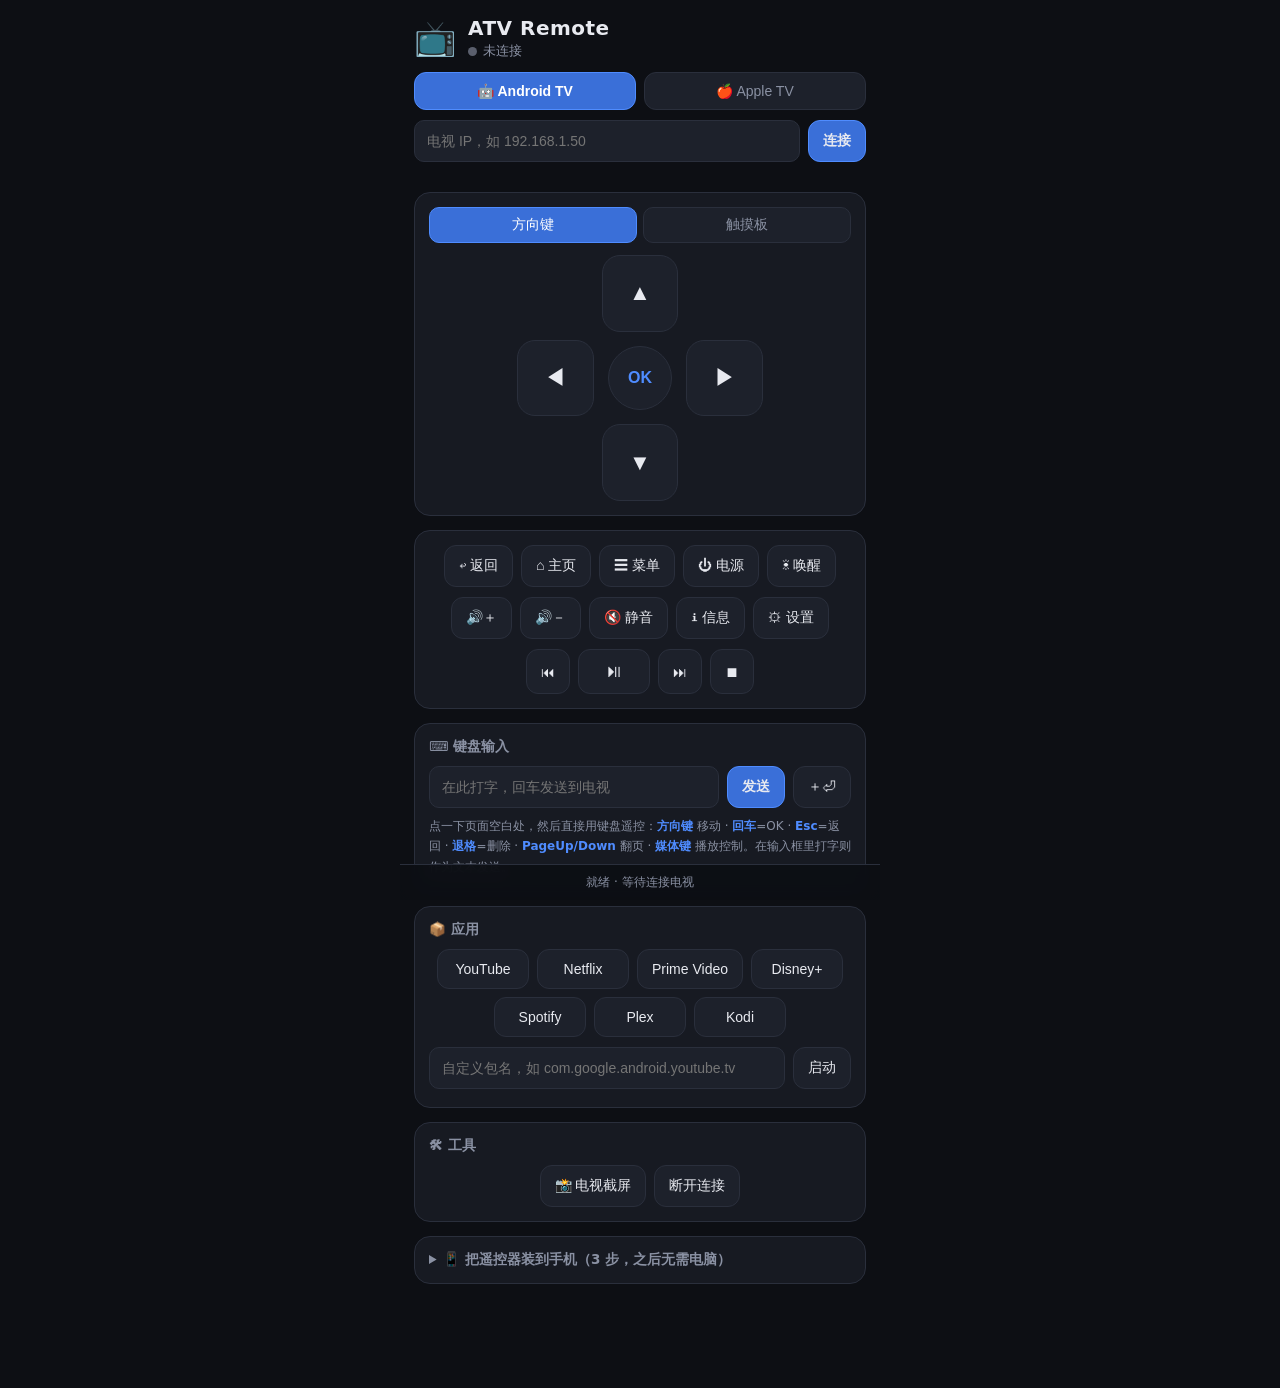
==== android-native/app/src/main/python/static/index.html @ 6e4e5747 "原生安卓 App：Chaquopy 内嵌 Python 引擎（pyatv 0.13 兼容 + crypto shim）" ====
<!doctype html>
<html lang="zh-CN">
<head>
<meta charset="utf-8">
<meta name="viewport" content="width=device-width,initial-scale=1,viewport-fit=cover">
<title>ATV Remote</title>
<link rel="icon" href="data:image/svg+xml,<svg xmlns='http://www.w3.org/2000/svg' viewBox='0 0 100 100'><text y='80' font-size='80'>📺</text></svg>">
<link rel="stylesheet" href="/static/style.css">
</head>
<body>
<div class="app">

  <header>
    <div class="brand">
      <span class="logo">📺</span>
      <div class="brand-text">
        <h1>ATV Remote</h1>
        <div class="sub"><span id="dot" class="dot off"></span><span id="tvInfo">未连接</span></div>
      </div>
    </div>

    <div class="devtabs">
      <button class="devtab on" data-dev="android">🤖 Android TV</button>
      <button class="devtab" data-dev="appletv">🍎 Apple TV</button>
    </div>

    <div id="pane-android" class="devpane on">
      <div class="conn">
        <input id="targetInput" placeholder="电视 IP，如 192.168.1.50" spellcheck="false" autocomplete="off">
        <button id="connectBtn" class="btn primary">连接</button>
      </div>
      <div class="chips" id="recentChips"></div>
      <div class="chips" id="deviceChips"></div>
    </div>

    <div id="pane-appletv" class="devpane">
      <div class="brow">
        <button id="scanBtn" class="btn primary">🔍 扫描局域网 Apple TV</button>
      </div>
      <div id="atvList"><p class="hint">点「扫描」自动发现同一网段的 Apple TV；首次使用需在电视上输 PIN 配对。</p></div>
      <div id="pairBox" class="pairbox hidden">
        <div class="pairtitle">正在配对 <b id="pairName"></b>，请在电视屏幕上查看 4 位 PIN 码</div>
        <div class="inputrow">
          <input id="pinInput" placeholder="PIN 码" maxlength="8" inputmode="numeric" autocomplete="off">
          <button id="pairFinishBtn" class="btn primary">完成配对</button>
          <button id="pairCancelBtn" class="btn">取消</button>
        </div>
      </div>
    </div>
  </header>

  <main>

    <section class="card">
      <div class="tabs">
        <button class="tab on" data-tab="dpad">方向键</button>
        <button class="tab" data-tab="pad">触摸板</button>
      </div>
      <div id="pane-dpad" class="tabpane on">
        <div class="dpad">
          <button class="dk up"    data-key="19" aria-label="上">▲</button>
          <button class="dk left"  data-key="21" aria-label="左">◀</button>
          <button class="dk ok"    data-key="23" aria-label="确定">OK</button>
          <button class="dk right" data-key="22" aria-label="右">▶</button>
          <button class="dk down"  data-key="20" aria-label="下">▼</button>
        </div>
      </div>
      <div id="pane-pad" class="tabpane">
        <div id="touchpad">
          <span class="padhint" id="padHint">轻点 = 点击 · 按住拖动 = 滑动（映射整块电视屏幕）</span>
        </div>
      </div>
    </section>

    <section class="card">
      <div class="brow">
        <button class="btn" data-key="4">↩ 返回</button>
        <button class="btn" data-key="3">⌂ 主页</button>
        <button class="btn" data-key="82">☰ 菜单</button>
        <button class="btn danger" data-key="26">⏻ 电源</button>
        <button class="btn" data-key="224">☀ 唤醒</button>
      </div>
      <div class="brow">
        <button class="btn" data-key="24">🔊＋</button>
        <button class="btn" data-key="25">🔊－</button>
        <button class="btn" data-key="164">🔇 静音</button>
        <button class="btn" data-key="165">ℹ 信息</button>
        <button class="btn" id="settingsBtn">⚙ 设置</button>
      </div>
      <div class="brow">
        <button class="btn" data-key="88">⏮</button>
        <button class="btn big" data-key="85">⏯</button>
        <button class="btn" data-key="87">⏭</button>
        <button class="btn" data-key="86">⏹</button>
      </div>
    </section>

    <section class="card">
      <h2>⌨ 键盘输入 <span id="kbFocus" class="badge hidden">电视输入框已聚焦</span></h2>
      <div class="inputrow">
        <input id="textInput" placeholder="在此打字，回车发送到电视" autocomplete="off" spellcheck="false">
        <button id="sendBtn" class="btn primary">发送</button>
        <button id="sendEnterBtn" class="btn">＋⏎</button>
      </div>
      <p class="hint" id="kbdHint">点一下页面空白处，然后直接用键盘遥控：<b>方向键</b> 移动 · <b>回车</b>=OK · <b>Esc</b>=返回 · <b>退格</b>=删除 · <b>PageUp/Down</b> 翻页 · <b>媒体键</b> 播放控制。在输入框里打字则作为文本发送。</p>
    </section>

    <section class="card" id="appsCard">
      <h2>📦 应用</h2>
      <div id="appsAndroid">
        <div class="brow apps" id="apps"></div>
        <div class="inputrow">
          <input id="pkgInput" placeholder="自定义包名，如 com.google.android.youtube.tv" autocomplete="off" spellcheck="false">
          <button id="pkgBtn" class="btn">启动</button>
        </div>
      </div>
      <div id="appsApple" class="hidden">
        <div class="brow"><button id="loadAppsBtn" class="btn">📋 加载 Apple TV 应用列表</button></div>
        <div class="brow apps" id="atvApps"></div>
      </div>
    </section>

    <section class="card">
      <h2>🛠 工具</h2>
      <div class="brow">
        <button id="shotBtn" class="btn">📸 电视截屏</button>
        <button id="disconnectBtn" class="btn">断开连接</button>
      </div>
    </section>

    <section class="card">
      <details id="phoneInstall">
        <summary>📱 把遥控器装到手机（3 步，之后无需电脑）</summary>
        <ol class="steps">
          <li>手机浏览器打开本页面，<a id="apkLink" href="/app.apk">点此下载 ATVRemote.apk</a> 并安装</li>
          <li>手机安装 <a href="https://f-droid.org/packages/com.termux/" target="_blank" rel="noreferrer">Termux（F-Droid 版）</a> 并打开一次</li>
          <li>在 Termux 里粘贴这行命令回车，等待自动装完（3-8 分钟）：
            <div class="inputrow">
              <input id="installCmd" readonly>
              <button id="copyCmd" class="btn primary">复制</button>
            </div>
            <div class="qrbox">
              <img id="qrImg" alt="安装命令二维码">
              <span>或用手机相机扫码复制命令</span>
            </div>
          </li>
        </ol>
        <p class="hint">装完后打开 ATVRemote App → 「🚀 独立模式」。电脑上的电视配对记录会自动同步到手机，无需重新配对。排错：Termux 里跑 <b>~/atv-remote/start.sh</b>，日志在 <b>~/atv-remote/server.log</b>。</p>
      </details>
    </section>

  </main>

  <div id="log">就绪 · 等待连接电视</div>
</div>

<div id="toast" class="hidden"></div>

<div id="shotModal" class="modal hidden">
  <div class="mbox">
    <img id="shotImg" alt="电视画面">
    <div class="brow center">
      <a id="shotSave" class="btn" download="tv.png">保存图片</a>
      <button id="shotClose" class="btn">关闭</button>
    </div>
  </div>
</div>

<script src="/static/app.js"></script>
</body>
</html>
---- static/style.css ----
/* ATV Remote — 深色遥控器主题 */
:root {
  --bg: #0d0f14;
  --card: #171a22;
  --card2: #1d212b;
  --line: #2a2f3c;
  --text: #e8eaf0;
  --muted: #8a91a3;
  --accent: #4f8cff;
  --accent2: #3a6fd8;
  --danger: #e05555;
  --ok: #37c97a;
  --radius: 16px;
}
* { box-sizing: border-box; -webkit-tap-highlight-color: transparent; }
html, body { margin: 0; padding: 0; background: var(--bg); color: var(--text);
  font-family: -apple-system, "PingFang SC", "Microsoft YaHei", system-ui, sans-serif; }

.app { max-width: 480px; margin: 0 auto; padding: 16px 14px 90px; }

/* ---------- header ---------- */
header { margin-bottom: 14px; }
.brand { display: flex; align-items: center; gap: 12px; margin-bottom: 12px; }
.logo { font-size: 34px; }
.brand h1 { font-size: 20px; margin: 0; letter-spacing: .5px; }
.sub { color: var(--muted); font-size: 12.5px; margin-top: 3px; display: flex; align-items: center; gap: 6px; }
.dot { width: 9px; height: 9px; border-radius: 50%; background: #666; flex: none; }
.dot.on  { background: var(--ok); box-shadow: 0 0 8px var(--ok); }
.dot.warn { background: #f0b03c; box-shadow: 0 0 8px #f0b03c; }
.dot.off { background: #5a5f6d; }

.conn { display: flex; gap: 8px; }
input {
  background: var(--card2); border: 1px solid var(--line); color: var(--text);
  border-radius: 10px; padding: 10px 12px; font-size: 14px; outline: none; min-width: 0;
}
input:focus { border-color: var(--accent); }
.conn input { flex: 1; }

.chips { display: flex; flex-wrap: wrap; gap: 6px; margin-top: 8px; }
.chip {
  background: var(--card2); border: 1px solid var(--line); color: var(--muted);
  border-radius: 999px; padding: 4px 12px; font-size: 12.5px; cursor: pointer; user-select: none;
}
.chip:hover { color: var(--text); border-color: var(--accent); }
.chip.active { color: #fff; border-color: var(--accent); background: var(--accent2); }

/* ---------- 设备类型页签 ---------- */
.devtabs { display: flex; gap: 8px; margin-bottom: 10px; }
.devtab {
  flex: 1; background: var(--card2); color: var(--muted); border: 1px solid var(--line);
  border-radius: 12px; padding: 10px 0; font-size: 14px; cursor: pointer;
}
.devtab.on { color: #fff; background: var(--accent2); border-color: var(--accent); font-weight: 600; }
.devpane { display: none; }
.devpane.on { display: block; }

/* ---------- Apple TV 列表 / 配对 ---------- */
.atvrow {
  display: flex; align-items: center; justify-content: space-between; gap: 8px;
  background: var(--card2); border: 1px solid var(--line); border-radius: 12px;
  padding: 10px 12px; margin-top: 8px;
}
.atvname { font-size: 14px; overflow: hidden; text-overflow: ellipsis; white-space: nowrap; }
.atvip { color: var(--muted); font-size: 12px; margin-left: 6px; }
.atvbtns { display: flex; gap: 6px; flex: none; }
.atvbtns .btn { padding: 7px 12px; font-size: 13px; }
.pairbox {
  background: #20263a; border: 1px solid var(--accent); border-radius: 12px;
  padding: 12px; margin-top: 10px;
}
.pairtitle { font-size: 13px; margin-bottom: 8px; color: #9ec1ff; }
.badge {
  background: var(--accent2); color: #cfe2ff; border-radius: 999px;
  font-size: 11px; padding: 2px 10px; margin-left: 6px; font-weight: 400;
}

/* ---------- card ---------- */
.card {
  background: var(--card); border: 1px solid var(--line); border-radius: var(--radius);
  padding: 14px; margin-bottom: 14px;
}
.card h2 { font-size: 13.5px; color: var(--muted); margin: 0 0 10px; font-weight: 600; }

/* ---------- tabs ---------- */
.tabs { display: flex; gap: 6px; margin-bottom: 12px; }
.tab {
  flex: 1; background: var(--card2); color: var(--muted); border: 1px solid var(--line);
  border-radius: 10px; padding: 8px 0; font-size: 14px; cursor: pointer;
}
.tab.on { color: #fff; background: var(--accent2); border-color: var(--accent); }
.tabpane { display: none; }
.tabpane.on { display: block; }

/* ---------- dpad ---------- */
.dpad {
  display: grid; grid-template-columns: repeat(3, 1fr); grid-template-rows: repeat(3, 1fr);
  gap: 8px; width: 246px; height: 246px; margin: 0 auto;
}
.dk {
  background: var(--card2); border: 1px solid var(--line); color: var(--text);
  border-radius: 18px; font-size: 22px; cursor: pointer; user-select: none;
  transition: transform .05s, background .05s;
}
.dk:active, .dk.pressed { background: var(--accent2); border-color: var(--accent); transform: scale(.94); }
.dk.ok { border-radius: 50%; font-size: 16px; font-weight: 700; color: var(--accent); margin: 6px; }
.dk.ok:active, .dk.ok.pressed { color: #fff; }
.dk.up    { grid-area: 1 / 2; }
.dk.left  { grid-area: 2 / 1; }
.dk.ok    { grid-area: 2 / 2; }
.dk.right { grid-area: 2 / 3; }
.dk.down  { grid-area: 3 / 2; }

/* ---------- touchpad ---------- */
#touchpad {
  position: relative; height: 190px; background: var(--card2); border: 1px dashed var(--line);
  border-radius: 14px; display: flex; align-items: center; justify-content: center;
  touch-action: none; overflow: hidden;
}
#touchpad.dragging { border-color: var(--accent); background: #20263a; }
.padhint { color: var(--muted); font-size: 12.5px; pointer-events: none; text-align: center; padding: 0 12px; }

/* ---------- buttons ---------- */
.brow { display: flex; gap: 8px; margin-bottom: 10px; flex-wrap: wrap; justify-content: center; }
.brow:last-child { margin-bottom: 0; }
.brow.center { justify-content: center; }
.btn {
  background: var(--card2); border: 1px solid var(--line); color: var(--text);
  border-radius: 12px; padding: 11px 14px; font-size: 14px; cursor: pointer;
  text-decoration: none; user-select: none; transition: transform .05s, background .05s;
  display: inline-flex; align-items: center; justify-content: center;
}
.btn:hover { border-color: var(--accent); }
.btn:active, .btn.pressed { background: var(--accent2); border-color: var(--accent); transform: scale(.95); }
.btn.primary { background: var(--accent2); border-color: var(--accent); font-weight: 600; }
.btn.danger:hover { border-color: var(--danger); color: var(--danger); }
.btn.big { font-size: 18px; min-width: 72px; }

.inputrow { display: flex; gap: 8px; margin-bottom: 4px; }
.inputrow input { flex: 1; }
.hint { color: var(--muted); font-size: 12px; line-height: 1.7; margin: 8px 0 0; }
.hint b { color: var(--accent); }

/* ---------- apps ---------- */
.apps .btn { min-width: 92px; }

/* ---------- log & toast ---------- */
#log {
  position: fixed; left: 0; right: 0; bottom: 0; z-index: 20;
  background: rgba(13, 15, 20, .92); backdrop-filter: blur(8px);
  border-top: 1px solid var(--line); color: var(--muted);
  font-size: 12px; padding: 9px 16px; text-align: center;
  max-width: 480px; margin: 0 auto;
}
#toast {
  position: fixed; left: 50%; bottom: 54px; transform: translateX(-50%);
  background: #2b1e1e; color: #ff9a9a; border: 1px solid var(--danger);
  padding: 10px 18px; border-radius: 12px; font-size: 13px; z-index: 50;
  max-width: 90vw; text-align: center;
}
#toast.info { background: #16202e; color: #9ec1ff; border-color: var(--accent); }

/* ---------- modal ---------- */
.modal {
  position: fixed; inset: 0; background: rgba(0,0,0,.72); z-index: 40;
  display: flex; align-items: center; justify-content: center; padding: 16px;
}
.modal .mbox { background: var(--card); border: 1px solid var(--line); border-radius: var(--radius);
  padding: 14px; max-width: 92vw; max-height: 92vh; overflow: auto; }
.modal img { max-width: 100%; max-height: 70vh; border-radius: 10px; display: block; margin-bottom: 10px; }

.hidden { display: none !important; }

/* ---------- 手机安装引导 ---------- */
#phoneInstall summary { cursor: pointer; font-size: 13.5px; color: var(--muted);
  font-weight: 600; user-select: none; }
#phoneInstall[open] summary { margin-bottom: 12px; }
.steps { margin: 0; padding-left: 20px; color: var(--text); font-size: 13.5px; line-height: 1.8; }
.steps a { color: var(--accent); }
.steps .inputrow { margin: 8px 0 4px; }
.steps .inputrow input { font-size: 12px; font-family: ui-monospace, Menlo, monospace; }
.qrbox { display: flex; align-items: center; gap: 12px; margin-top: 8px; color: var(--muted); font-size: 12px; }
.qrbox img { width: 132px; height: 132px; background: #fff; border-radius: 8px; padding: 8px; }
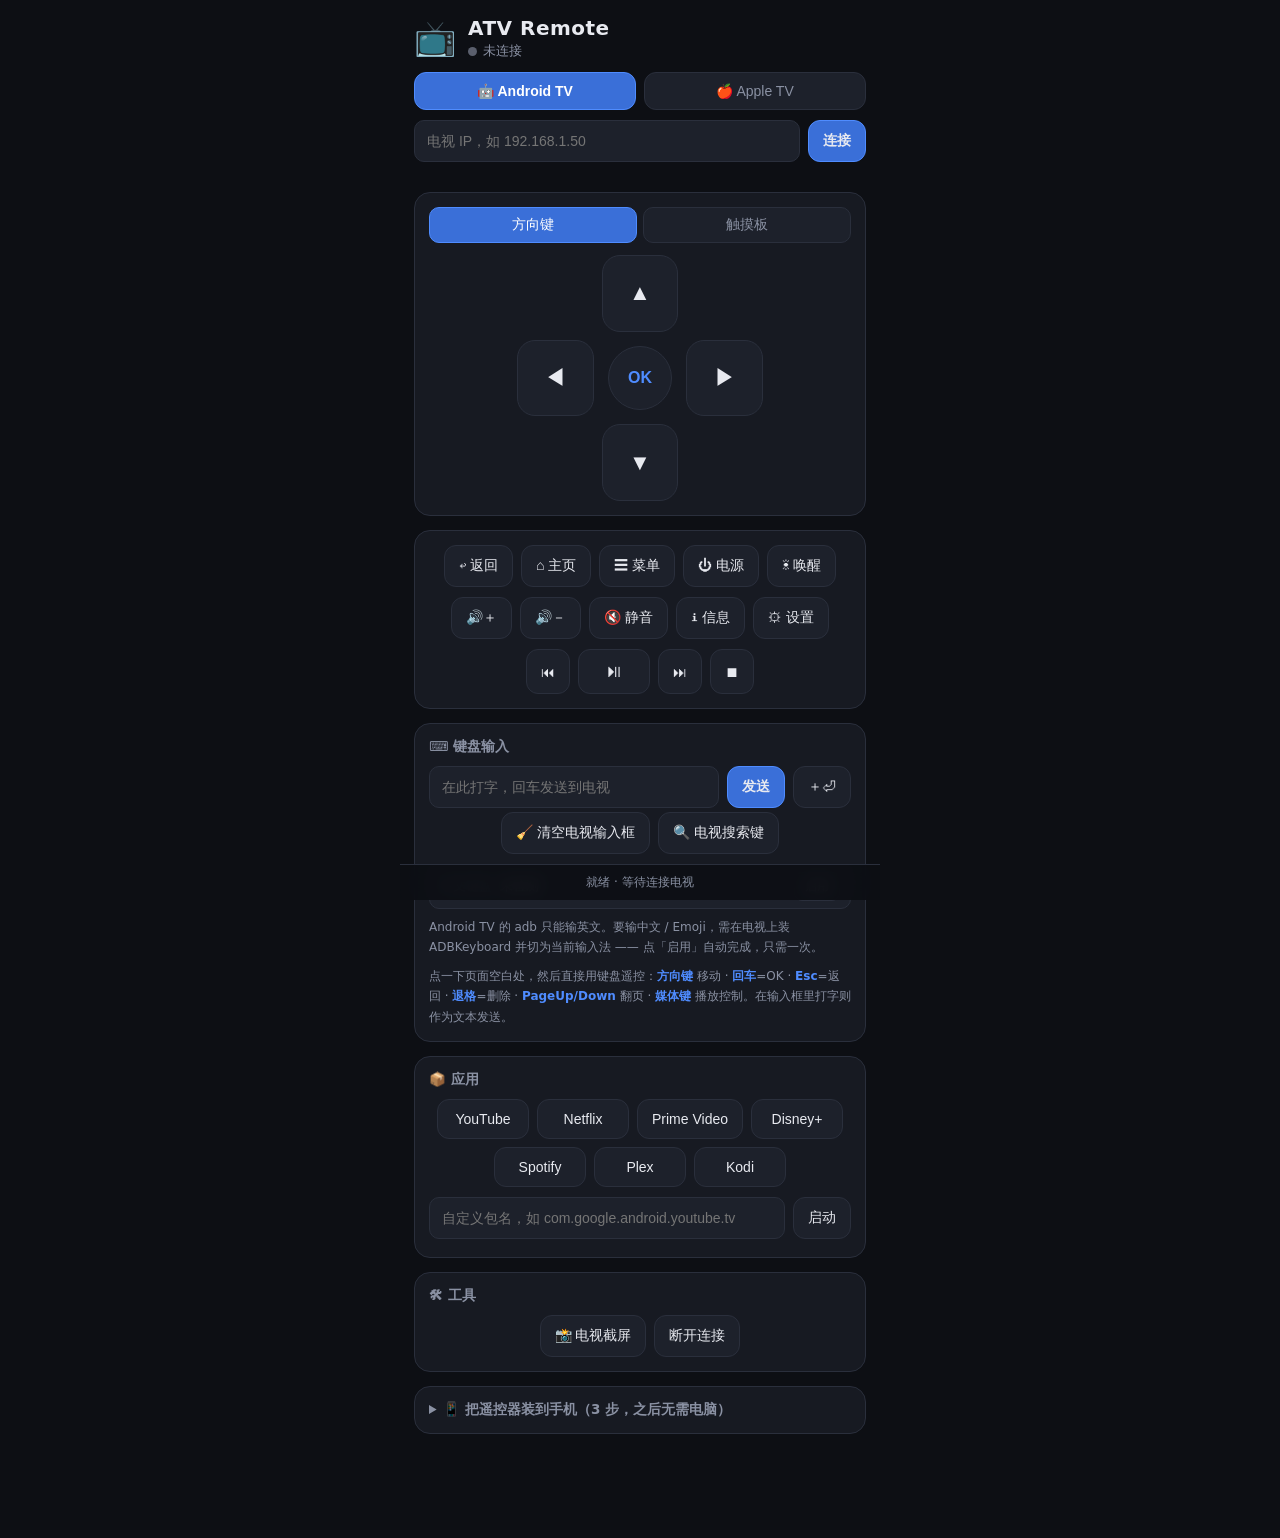
==== commit 4ec1fc83: "fix: 同步 Android 原生包内嵌前后端到最新 android-native 的 Chaquopy 内嵌副本停留在 6e4e574，比根目录落后三个提交。 上一次同步尝试把 static/ 复" ====
--- a/android-native/app/src/main/python/static/index.html
+++ b/android-native/app/src/main/python/static/index.html
@@ -4,6 +4,8 @@
 <meta charset="utf-8">
 <meta name="viewport" content="width=device-width,initial-scale=1,viewport-fit=cover">
 <title>ATV Remote</title>
+<!-- 服务端启用 --token 时会把令牌注入此处的 __ATV_TOKEN__；未启用则为空串，前端行为不变 -->
+<meta name="atv-token" content="__ATV_TOKEN__">
 <link rel="icon" href="data:image/svg+xml,<svg xmlns='http://www.w3.org/2000/svg' viewBox='0 0 100 100'><text y='80' font-size='80'>📺</text></svg>">
 <link rel="stylesheet" href="/static/style.css">
 </head>
@@ -102,6 +104,26 @@
         <button id="sendBtn" class="btn primary">发送</button>
         <button id="sendEnterBtn" class="btn">＋⏎</button>
       </div>
+      <div class="brow" id="kbTools">
+        <button id="clearBtn" class="btn">🧹 清空电视输入框</button>
+        <button id="searchBtn" class="btn">🔍 电视搜索键</button>
+      </div>
+
+      <div class="imerow" id="imeRow">
+        <span class="imelabel">中文键盘</span>
+        <span id="imeState" class="imestate">未检测</span>
+        <button id="imeEnableBtn" class="btn tiny">启用</button>
+        <button id="imeResetBtn" class="btn tiny hidden">切回系统</button>
+      </div>
+      <p class="hint" id="imeHint">Android TV 的 adb 只能输英文。要输中文 / Emoji，需在电视上装 ADBKeyboard 并切为当前输入法 —— 点「启用」自动完成，只需一次。</p>
+      <div id="imeInstall" class="imeinstall hidden">
+        <p class="hint">电视上还没装 ADBKeyboard，两步：</p>
+        <ol class="steps tight">
+          <li>在电视浏览器打开下载安装：<a id="imeApkA16" href="https://github.com/senzhk/ADBKeyBoard/releases/download/v2.5-dev/keyboardservice-debug.apk" target="_blank" rel="noreferrer">v2.5-dev（Android 16 / TV 新系统用这个）</a> · <a id="imeApk" href="https://github.com/senzhk/ADBKeyBoard/releases/download/v2.4-dev/keyboardservice-debug.apk" target="_blank" rel="noreferrer">v2.4-dev（旧系统）</a></li>
+          <li>或在电脑执行 <code>adb install keyboardservice-debug.apk</code>，再回这里点「启用」</li>
+        </ol>
+      </div>
+
       <p class="hint" id="kbdHint">点一下页面空白处，然后直接用键盘遥控：<b>方向键</b> 移动 · <b>回车</b>=OK · <b>Esc</b>=返回 · <b>退格</b>=删除 · <b>PageUp/Down</b> 翻页 · <b>媒体键</b> 播放控制。在输入框里打字则作为文本发送。</p>
     </section>
 
--- a/static/style.css
+++ b/static/style.css
@@ -140,6 +140,28 @@
 .inputrow input { flex: 1; }
 .hint { color: var(--muted); font-size: 12px; line-height: 1.7; margin: 8px 0 0; }
 .hint b { color: var(--accent); }
+code {
+  background: var(--card2); border: 1px solid var(--line); border-radius: 5px;
+  padding: 1px 5px; font-family: ui-monospace, Menlo, monospace; font-size: 11.5px; color: var(--accent);
+}
+
+/* ---------- ADBKeyboard 中文键盘状态行 ---------- */
+.imerow {
+  display: flex; align-items: center; gap: 8px; margin-top: 10px;
+  background: var(--card2); border: 1px solid var(--line); border-radius: 10px; padding: 7px 10px;
+}
+.imelabel { color: var(--muted); font-size: 12.5px; }
+.imestate {
+  flex: 1; font-size: 12.5px; overflow: hidden; text-overflow: ellipsis; white-space: nowrap;
+}
+.imestate.ok   { color: var(--ok); }
+.imestate.warn { color: #f0b03c; }
+.imestate.off  { color: var(--muted); }
+.btn.tiny { padding: 5px 10px; font-size: 12px; border-radius: 8px; flex: none; }
+.imeinstall { margin-top: 8px; }
+.imeinstall .hint { margin-top: 0; }
+.steps.tight { font-size: 12.5px; line-height: 1.7; padding-left: 18px; margin: 6px 0 0; color: var(--muted); }
+.steps.tight a { color: var(--accent); }
 
 /* ---------- apps ---------- */
 .apps .btn { min-width: 92px; }
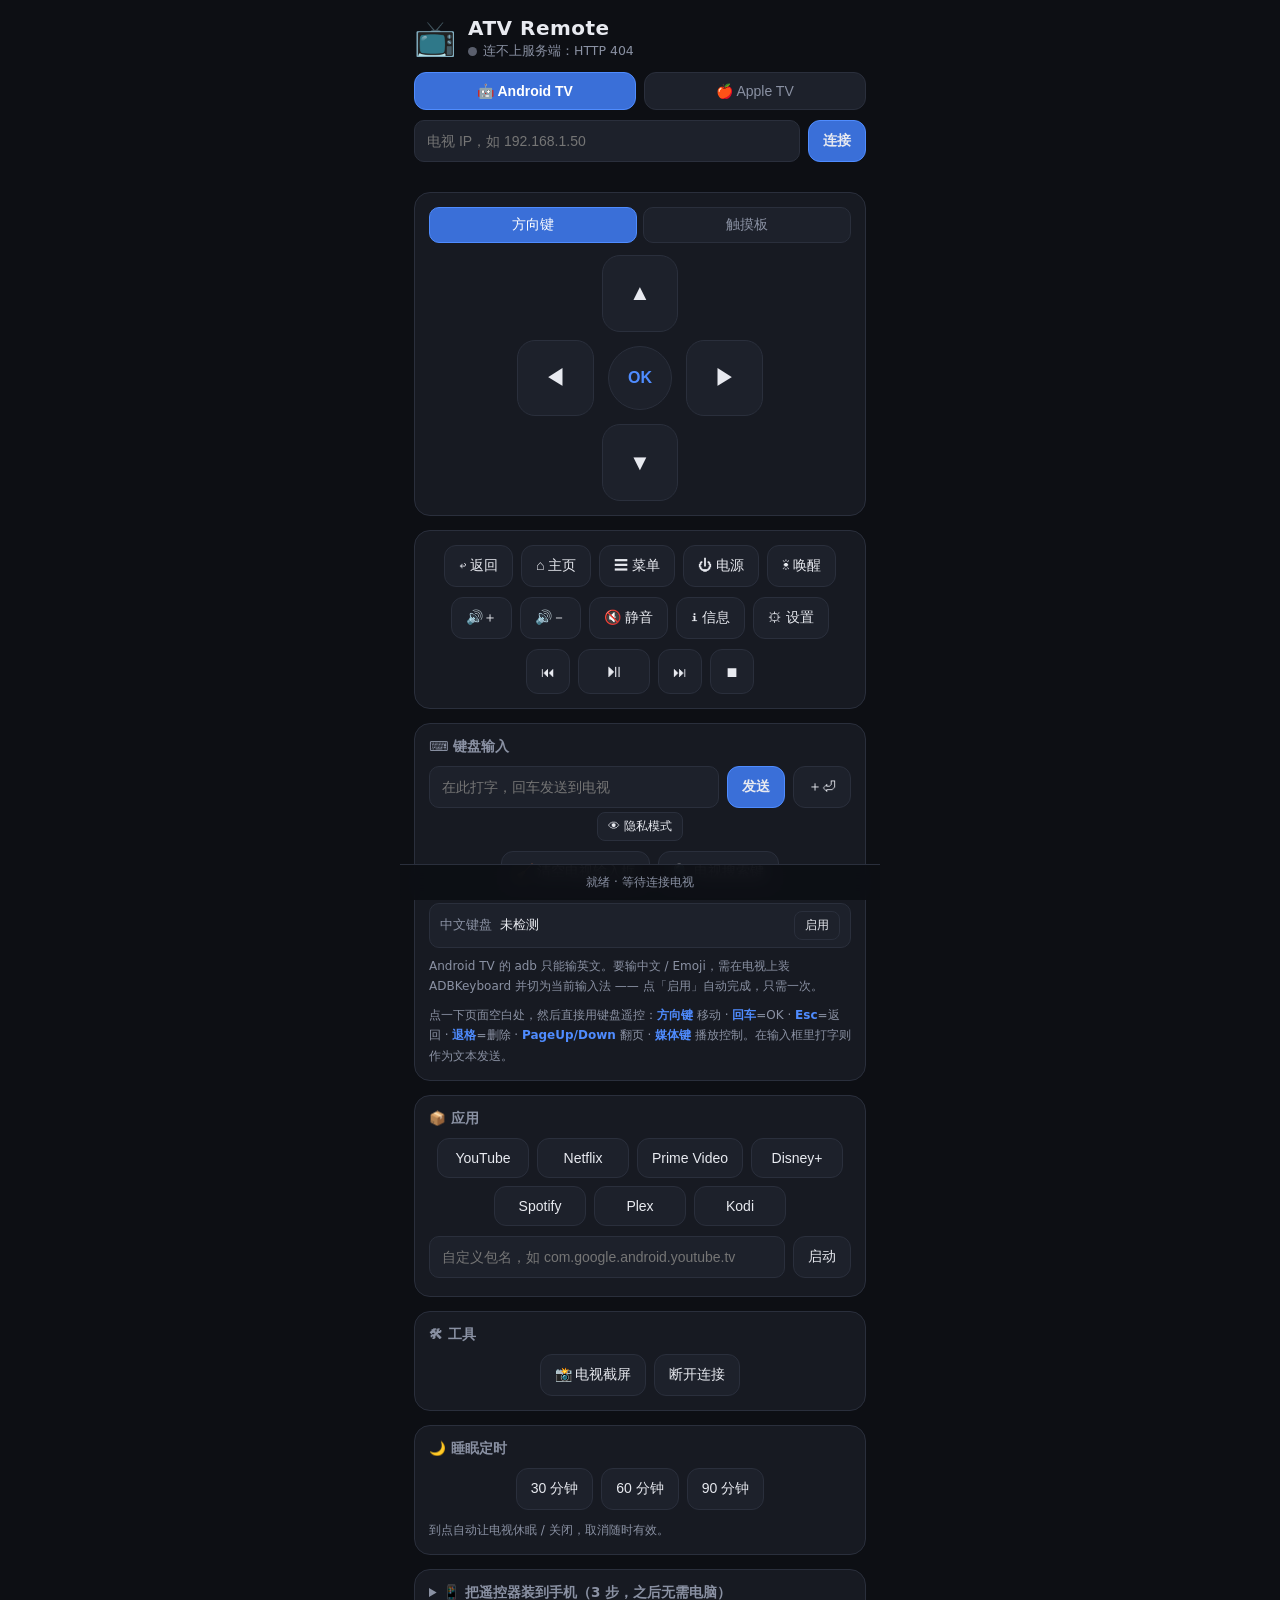
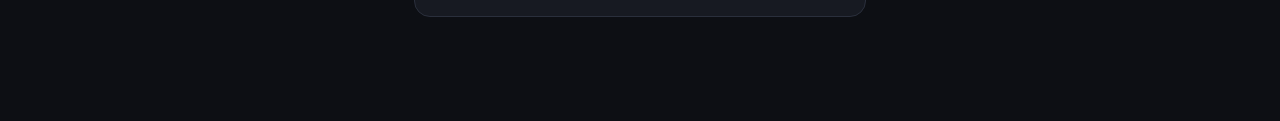
==== commit ea1a84fb: "fix+feat: HTTP 加固与副本同步（架构审查轮）+ 智能唤醒/睡眠定时/隐私模式 架构审查轮（docs/architecture-review.md 的 F1–F15）： - /bundle" ====
--- a/android-native/app/src/main/python/static/index.html
+++ b/android-native/app/src/main/python/static/index.html
@@ -104,6 +104,10 @@
         <button id="sendBtn" class="btn primary">发送</button>
         <button id="sendEnterBtn" class="btn">＋⏎</button>
       </div>
+      <div class="brow">
+        <button id="privacyBtn" class="btn tiny" aria-pressed="false">👁 隐私模式</button>
+      </div>
+      <p class="hint" id="privacyHint" hidden>隐私模式：发送的内容在日志里只显示 ••、输入框掩码显示 —— 在电视上输密码一类场景用，可随时关掉。</p>
       <div class="brow" id="kbTools">
         <button id="clearBtn" class="btn">🧹 清空电视输入框</button>
         <button id="searchBtn" class="btn">🔍 电视搜索键</button>
@@ -148,6 +152,17 @@
         <button id="shotBtn" class="btn">📸 电视截屏</button>
         <button id="disconnectBtn" class="btn">断开连接</button>
       </div>
+    </section>
+
+    <section class="card">
+      <h2>🌙 睡眠定时</h2>
+      <div class="brow">
+        <button class="btn" data-sleep="30">30 分钟</button>
+        <button class="btn" data-sleep="60">60 分钟</button>
+        <button class="btn" data-sleep="90">90 分钟</button>
+        <button id="sleepCancelBtn" class="btn danger hidden">取消定时</button>
+      </div>
+      <p class="hint" id="sleepState">到点自动让电视休眠 / 关闭，取消随时有效。</p>
     </section>
 
     <section class="card">
--- a/static/style.css
+++ b/static/style.css
@@ -133,6 +133,7 @@
 .btn:hover { border-color: var(--accent); }
 .btn:active, .btn.pressed { background: var(--accent2); border-color: var(--accent); transform: scale(.95); }
 .btn.primary { background: var(--accent2); border-color: var(--accent); font-weight: 600; }
+.btn.on { background: var(--accent2); border-color: var(--accent); color: var(--accent); }
 .btn.danger:hover { border-color: var(--danger); color: var(--danger); }
 .btn.big { font-size: 18px; min-width: 72px; }
 
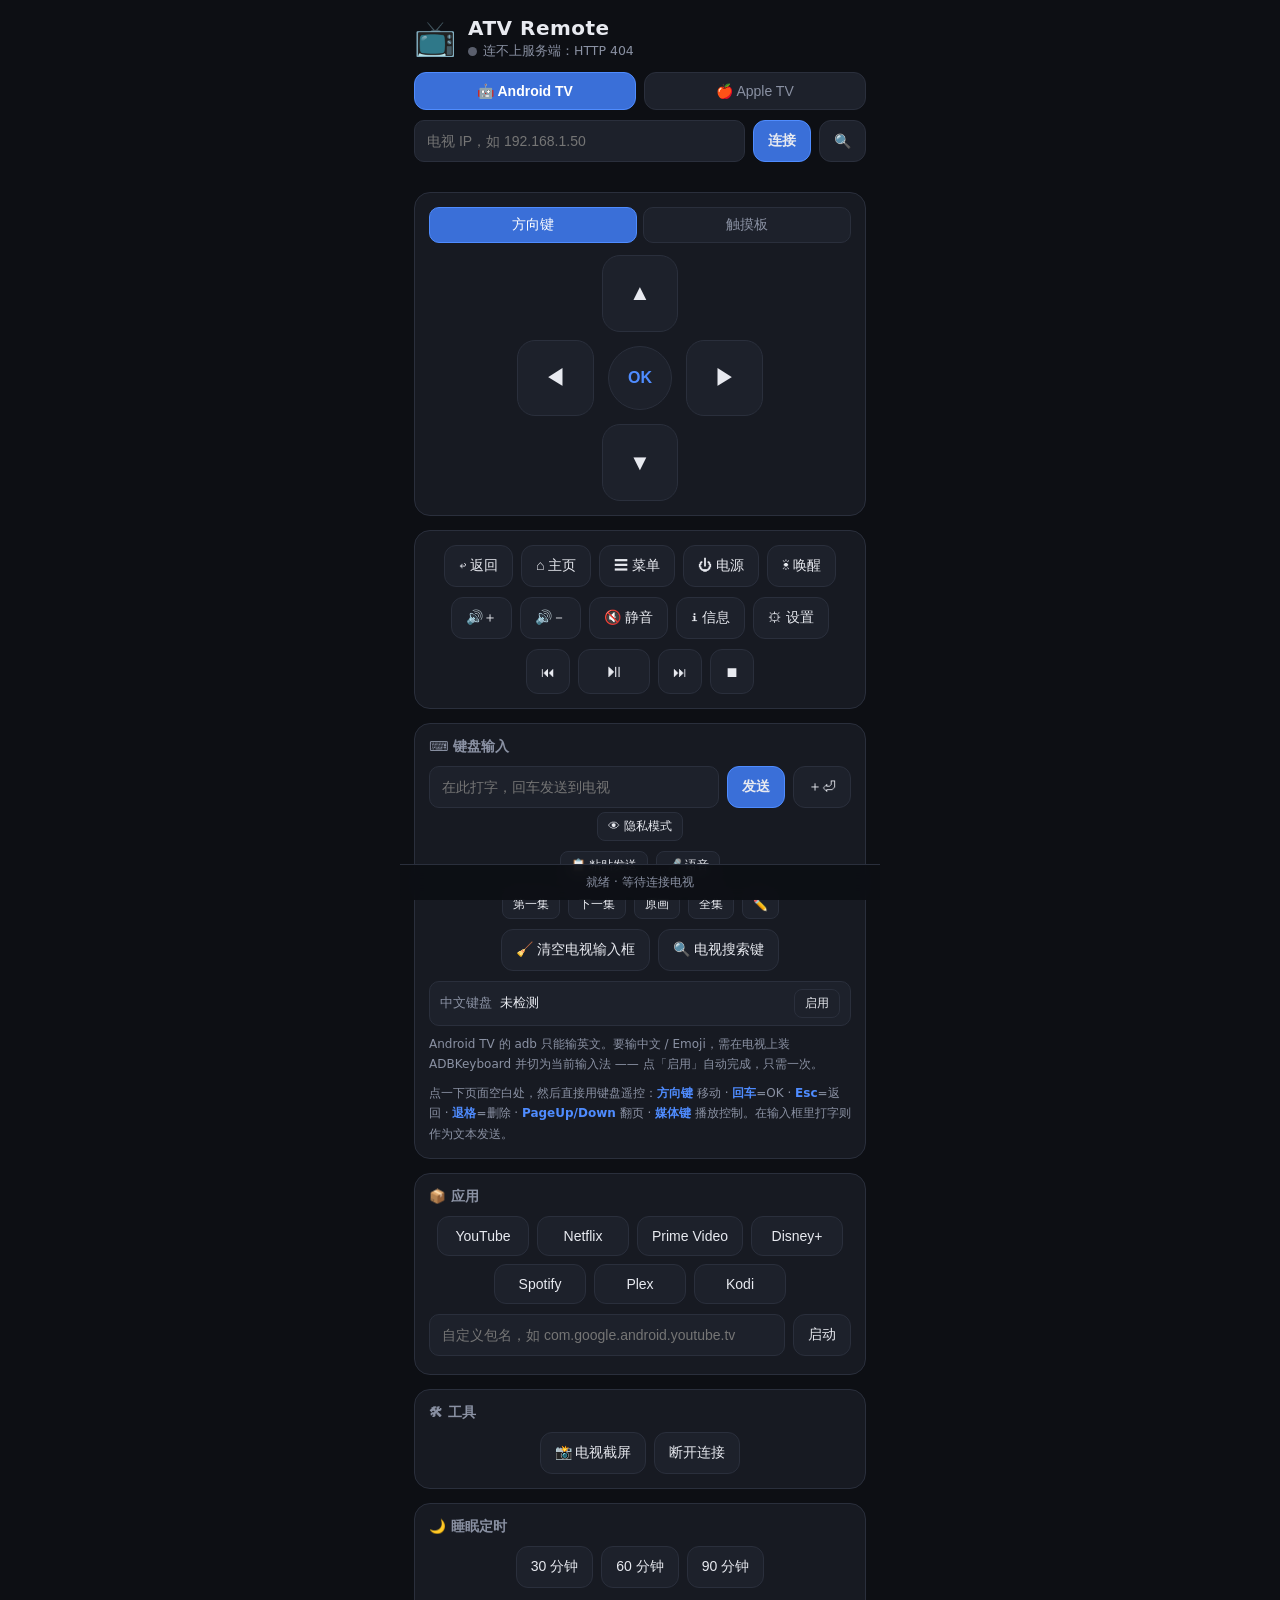
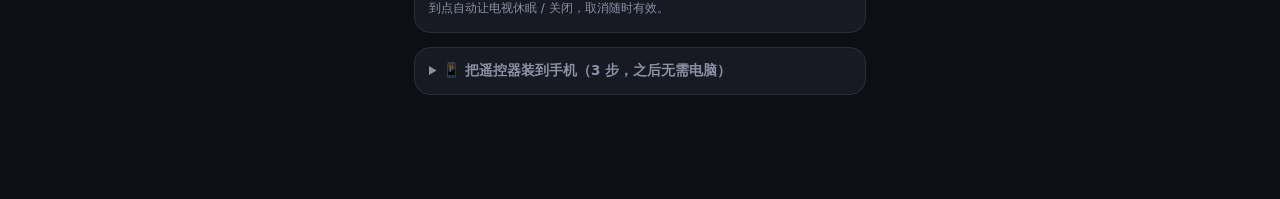
==== commit eaf94a86: "feat: Android 无线调试扫描/配对 + 掉线自动重连 + 剪贴板/短语/语音输入 第二批功能（见 docs/feature-proposals.md B1/B2/A3/A4）：  - mD" ====
--- a/android-native/app/src/main/python/static/index.html
+++ b/android-native/app/src/main/python/static/index.html
@@ -30,7 +30,9 @@
       <div class="conn">
         <input id="targetInput" placeholder="电视 IP，如 192.168.1.50" spellcheck="false" autocomplete="off">
         <button id="connectBtn" class="btn primary">连接</button>
-      </div>
+        <button id="scanAdbBtn" class="btn" title="扫描局域网无线调试设备（老电视只开 5555 端口时不广播，仍需手输 IP）">🔍</button>
+      </div>
+      <div id="adbScanList"></div>
       <div class="chips" id="recentChips"></div>
       <div class="chips" id="deviceChips"></div>
     </div>
@@ -108,6 +110,11 @@
         <button id="privacyBtn" class="btn tiny" aria-pressed="false">👁 隐私模式</button>
       </div>
       <p class="hint" id="privacyHint" hidden>隐私模式：发送的内容在日志里只显示 ••、输入框掩码显示 —— 在电视上输密码一类场景用，可随时关掉。</p>
+      <div class="brow">
+        <button id="pasteBtn" class="btn tiny">📋 粘贴发送</button>
+        <button id="micBtn" class="btn tiny" aria-pressed="false">🎤 语音</button>
+      </div>
+      <div class="brow" id="phraseRow"></div>
       <div class="brow" id="kbTools">
         <button id="clearBtn" class="btn">🧹 清空电视输入框</button>
         <button id="searchBtn" class="btn">🔍 电视搜索键</button>
